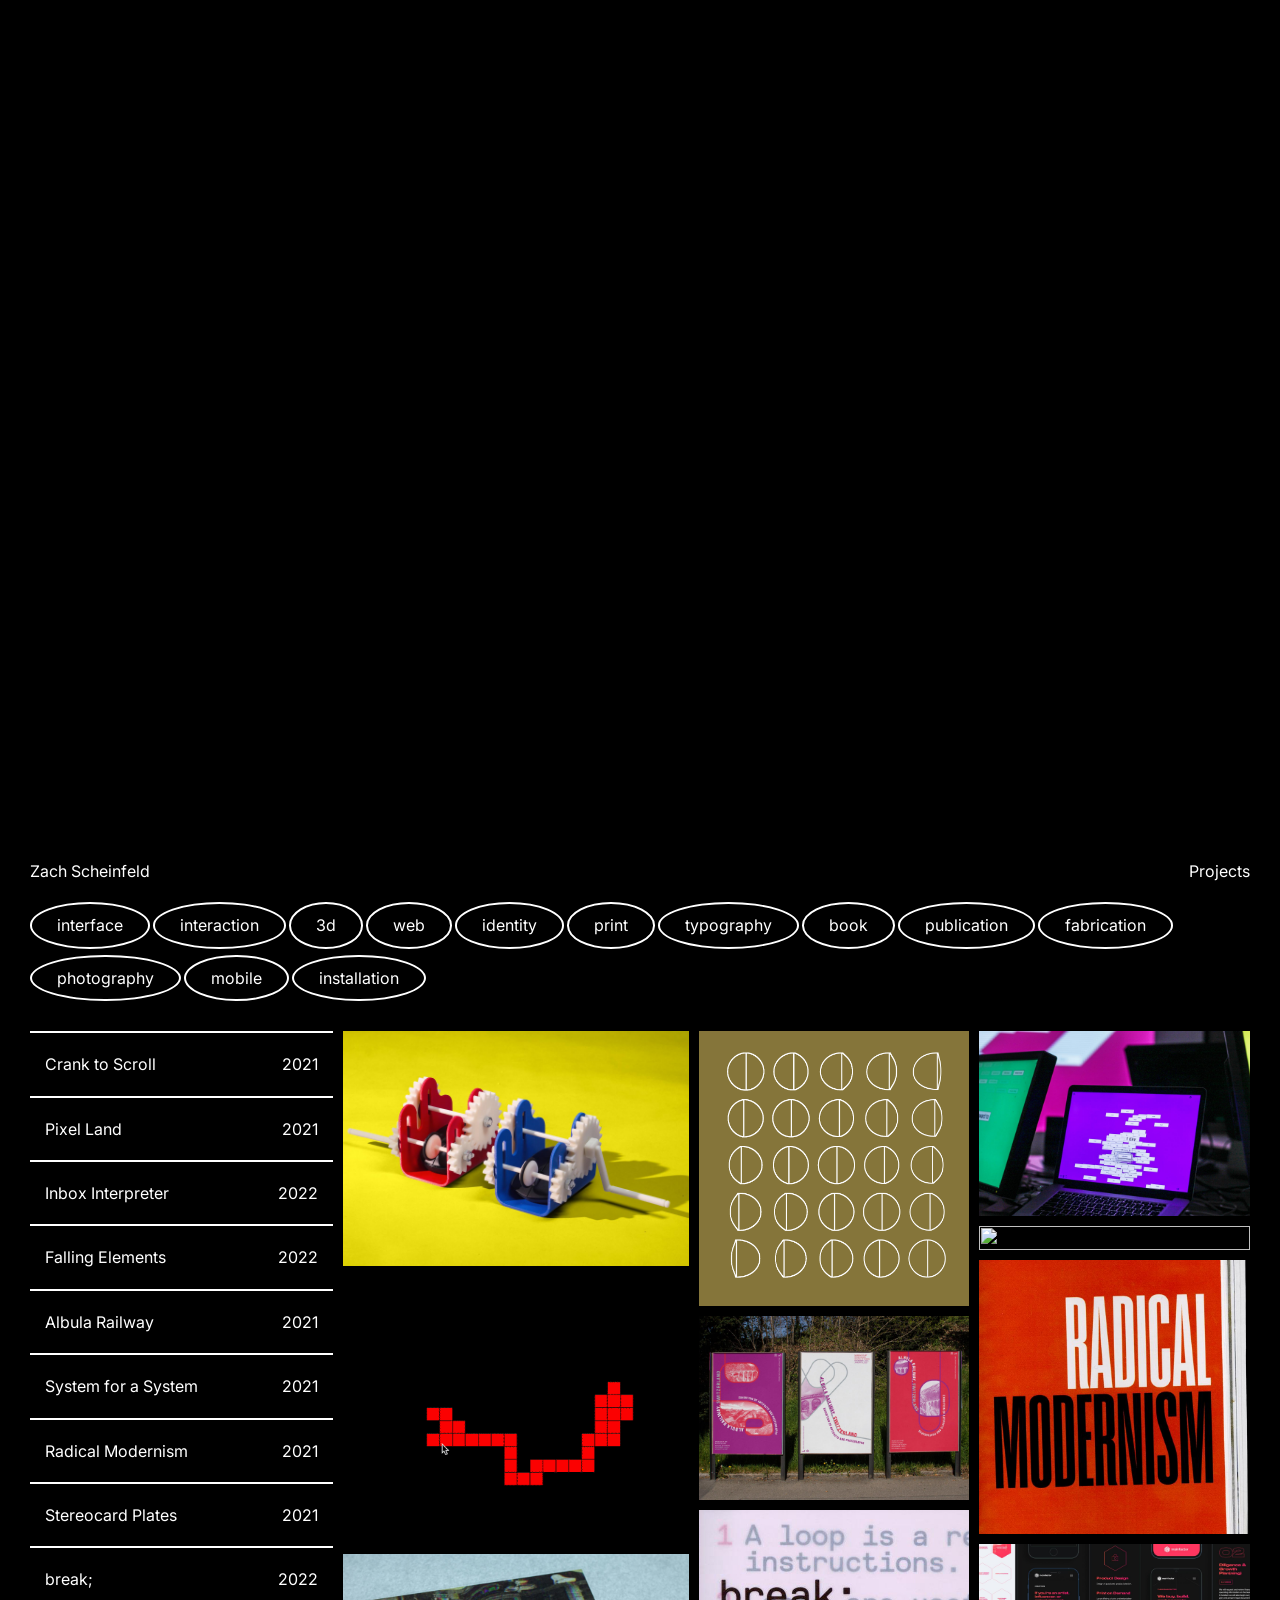
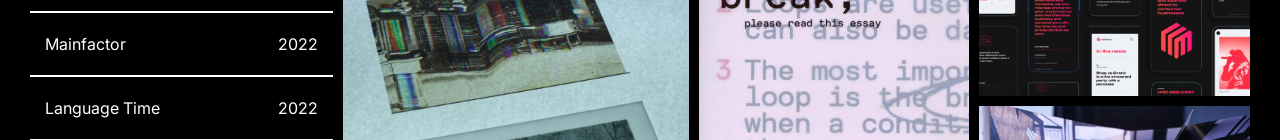
==== index.html @ 83a07bf4 "favicon" ====
<!DOCTYPE html>
<html lang="en">
<head>
    <meta http-equiv="x-ua-compatible" content="ie=edge">
    <meta charset="utf-8"> 
    <meta name="viewport" content="width=device-width, initial-scale=1">
    <title>Zach Scheinfeld</title>
    <meta property="og:title" content="Zach Scheinfeld" />
    <meta property="og:description" content="Zach Scheinfeld is a multidisciplinary designer, artist, and developer working towards an MFA in Graphic Design at the Rhode Island School of Design. He is interested in pushing the limitations of web experiences and using the browser as a generative tool to build a more creative, fun, and thoughtful internet." />
    <meta property="og:image" href="img/og.png">
    <link rel="apple-touch-icon" sizes="180x180" href="favicon/apple-touch-icon.png">
    <link rel="icon" type="image/png" sizes="32x32" href="favicon/favicon-32x32.png">
    <link rel="icon" type="image/png" sizes="16x16" href="favicon/favicon-16x16.png">
    <link rel="mask-icon" href="favicon/safari-pinned-tab.svg" color="#5bbad5">
    <meta name="msapplication-TileColor" content="#da532c">
    <meta name="theme-color" content="#ffffff">
    <link rel="preconnect" href="https://fonts.googleapis.com">
    <link rel="preconnect" href="https://fonts.gstatic.com" crossorigin>
    <link href="https://fonts.googleapis.com/css2?family=Inter&display=swap" rel="stylesheet">
    <script src="https://code.jquery.com/jquery-3.5.1.min.js"integrity="sha256-9/aliU8dGd2tb6OSsuzixeV4y/faTqgFtohetphbbj0="
        crossorigin="anonymous"></script>
    <script src="https://cdnjs.cloudflare.com/ajax/libs/p5.js/1.5.0/p5.js"></script>
    <script src="script.js"></script>
    <link rel="stylesheet" href="style.css">
    
</head>
<body>
    <!-- <div class ="columnimage" style='height: 0px; width:0px'></div> -->
    <div class="bggrid">
        <div class ="container">
            Zach Scheinfeld is a multidisciplinary designer, artist, and developer working towards an MFA in Graphic Design at the Rhode Island School of Design. He is interested in pushing the limitations of web experiences and using the browser as a generative tool to build a more creative, fun, and thoughtful internet. 
            <br><br>
            Zach has worked with design agencies such as Studio Rodrigo and Work & Co in Brooklyn, NY. He is available for select web, branding, or related design projects upon request. You can reach him at zscheinf@gmail.com
        </div>
    </div>
    <div class="bgspace"></div>
    
    <div class="bggrid2">
        <div class = "topnav">
            <div class="navleft" id="about">
            Zach Scheinfeld
            </div>
            
            <div class="navright" id="projectreset">
            Projects
            </div>
            
        </div>
        <div class= "tags">
          
        </div>

        <div class ="columns">
            <div class="leftcolumn">
            </div>
            <div id="p5bg" class="p5bgclass"></div>
            <div class="rightgrid">
            <div class="rightcolumns" id="column1">
            </div>
            <div class="rightcolumns" id="column2">
            </div>
            <div class="rightcolumns" id="column3">
            </div>
            </div>
        </div>   
        
    </div>
    
    <!-- <div class = "bgbuttons">
        <div class="bgbuttonwhite"></div>
        <div class="bgbuttonblack"></div>
        <div class="buttonhalf">
            <div class="bgbuttonhalftop"></div>
            <div class="bgbuttonhalfbottom"></div>
        </div>
    </div>
     -->

</body>
</html>
---- style.css ----
*{
    margin: 0px;
    padding: 0px;
    box-sizing: border-box;  
    background-color: black;   
}

body{
    /* cursor: none; */
}

.mouse{
    background-color: white;
    position: fixed;
    border-radius: 100px;
    height: 50px;
    width: 50px;
}

.bgbuttonwhite{
    height: 20px;
    width: 20px;
    background-color: white;
    border-radius: 100px;
    border: 2px solid black;
    /* cursor: pointer; */
}

.bgbuttonwhite:hover{
   height: 20px;
    width: 20px;
    background-color: black;
    border-radius: 100px;
    border: 2px solid white;
    /* cursor: pointer; */
}


.bgbuttonblack{
    height: 20px;
    width: 20px;
    background-color: black;
    border-radius: 100px;
    border: 2px solid white;
    /* cursor: pointer; */
}

.bgbuttonblack:hover{
    height: 20px;
    width: 20px;
    background-color: white;
    border-radius: 100px;
    border: 2px solid black;
    /* cursor: pointer; */
}

.buttonhalf{
    display: flex;
    /* flex-direction: column; */
    gap: 0px;
    border: 2px solid white;
    border-radius: 100px;
    height: 20px;
    width: 20px;
    align-items: center;
    justify-content: center;
    /* cursor: pointer; */
}

.bgbuttonhalftop{
    height: 16px;
    width: 8px;
    background-color: white;
    border-radius: 16px 0px 0px 16px;
    /* cursor: pointer; */
    
}

.bgbuttonhalfbottom{
    height: 16px;
    width: 8px;
    background-color: black;
    border-radius: 0px 16px 16px 0px;
    /* cursor: pointer; */
   
}

.bgbuttons{
    display: flex;
    gap:10px;
    position: fixed;
    bottom: 30px;
    right: 30px;
    z-index: 8;
    background-color: transparent;
    cursor: pointer;
}

.columnitemtext{
    background-color: transparent;
    padding-left: 15px;
    padding-right: 15px;
}

.p5bgclass{
    z-index: 0;
    position: fixed;
    top: 0px;
    left: 0px;
    /* width: 100vw;
    height: 100vh;  */
    /* cursor: none; */
    mix-blend-mode: difference;
    pointer-events: none;
    display: none;
}

.bgspace{
    width: 100vw;
    height: calc(100vh - 60px);
    background-color: transparent;
}

.bggrid{
    width: 100vw;
    height: 100vh;
    display: flex;
    z-index: 0;
    background-color: #68FF80;
    position: fixed;
    top: 0px;
    left: 0px;
    
}



.container{
    padding: 30px;
    width: 50%;
    font-family: 'Inter', sans-serif;
    line-height: 140%;
    font-size: 24px;
    background-color: #68FF80;
}

.bggrid2{
    width: 100vw;
    height: 100vh;
    display: flex;
    background-color: black;
    position: -webkit-sticky; 
    position: sticky;
    top: 0px;
    flex-direction: column;
}

.topnav{
    padding-top: 20px;
    padding-bottom: 20px;
    padding-left: 30px;
    padding-right: 30px;
    display: flex;
    font-family: 'Inter', sans-serif;
    line-height: 140%;
    font-size: 16px;
    color: white;
    justify-content: space-between;
    /* background-color: #68FF80; */
    align-items: center;
}

.navright{
    display: flex;
    gap: 10px;
    align-items: center;
    color: white;
    cursor: pointer;
    /* background-color: #68FF80; */
 
    /* border-radius: 50%; */
}

.navright:hover{
    cursor: pointer;
    color: #68FF80;
}

.navleft{
    color: white;
    cursor: pointer;
    /* background-color: #68FF80; */
}

.navleft:hover{
    color:  #68FF80;
    cursor: pointer;
    /* background-color: #68FF80; */
}

.navmiddle{
    
    color: rgb(255, 255, 255);
    

}

.tags{
    
    /* padding-top: 30px; */
    padding-left: 30px;
    padding-right: 30px;

    
    background-color: transparent;
    

}

.tag{
    display: inline-block;
    font-family: 'Inter', sans-serif;
    line-height: 140%;
    font-size: 16px;
    color: white;
    border: solid 2px white ;
    padding-left: 25px;
    padding-right: 25px;
    padding-top: 10px;
    padding-bottom: 10px;
    border-radius: 50%;
    margin-right: 3px;
    margin-bottom: 6px;
    cursor: pointer;
}

.tag:hover{
    display: inline-block;
    font-family: 'Inter', sans-serif;
    line-height: 140%;
    font-size: 16px;
    color: black;
    background-color: white;
    padding-left: 25px;
    padding-right: 25px;
    padding-top: 10px;
    padding-bottom: 10px;
    border-radius: 50%;
    margin-right: 3px;
    margin-bottom: 6px;
    cursor: pointer;
    /* cursor: pointer; */
}

.tagselect{
    display: inline-block;
    font-family: 'Inter', sans-serif;
    line-height: 140%;
    font-size: 16px;
    color: black;
    background-color: white;
    border: solid 2px white ;
    cursor: pointer;
    padding-left: 60px;
    padding-right: 60px;
    padding-top: 10px;
    padding-bottom: 10px;
    border-radius: 50%;
    margin-right: 3px;
    margin-bottom: 6px;
    -moz-transition: padding-right, padding-left .1s ease-in-out;
    -o-transition: padding-right, padding-left  .1s ease-in-out;
    -webkit-transition: padding-right, padding-left  .1s ease-in-out;
    transition: padding-right, padding-left  .1s ease-in-out;
 
}


.columns{
    margin-top: 24px;
    display: flex;
    padding-left: 30px;
    padding-right: 30px;   
    gap: 10px;
    background-color: transparent;
    overflow: hidden;
}

.leftcolumn{
    flex: 1 1 25%;
    border-top: solid 2px white ;
    overflow-y: scroll;
    /* height: 80vh; */
    background-color: transparent;
    background-blend-mode: difference;
    /* cursor: pointer; */
}


.rightcolumns{
    display: flex;
    flex-direction: column;
    overflow-y: scroll;
    /* height: 80vh; */
    background-color: transparent;
    z-index: 8;
    /* gap: 10px; */
    /* cursor: pointer; */
}

.rightgrid{
    flex: 75%;
    display: flex;
    gap: 10px;
}

::-webkit-scrollbar {
    width: 0;  /* Remove scrollbar space */
    background: transparent;  /* Optional: just make scrollbar invisible */
}



.columnitem{
    font-family: 'Inter', sans-serif;
    line-height: 140%;
    font-size: 16px;
    color: white;
    padding-top: 20px;
    padding-bottom: 20px;
    border-bottom: solid 2px white ;
    display: flex;
    justify-content: space-between;
    background-color: transparent;
    mix-blend-mode: difference;
    cursor: pointer;
}

.slideshowimage{
    width: 100%
}

.slideshowimage img{
    width: 100%

}

.descriptionitem{
    font-family: 'Inter', sans-serif;
    line-height: 140%;
    font-size: 16px;
    color: white;
    padding-top: 20px;
    padding-bottom: 20px;
    border-bottom: solid 2px white ;
    display: flex;
    justify-content: space-between;
    background-color: transparent;
    mix-blend-mode: difference;
}

.caption{
    font-family: 'Inter', sans-serif;
    line-height: 140%;
    font-size: 16px;
    color: white;
    padding-top: 20px;
    padding-bottom: 20px;
    padding-left: 15px;
    padding-right: 15px;
    border-bottom: solid 2px white ;
    display: flex;
    justify-content: space-between;
    background-color: transparent;
    display: none;
}

.link{
    padding-top: 20px;
}

.link a{
    color: #68FF80;
    text-decoration: none;
}

.link a:hover{
    color: white;
}

.captiontags{
    font-family: 'Inter', sans-serif;
    line-height: 140%;
    font-size: 16px;
    color: white;
    padding-top: 30px;
    padding-bottom: 20px;
    display: inline-block;
    background-color: transparent;
    width: 100%;
}

.descriptionitemtext{
    background-color: transparent;
    padding-left: 15px;
    padding-right: 15px;
}



.columnitem:hover{
    font-family: 'Inter', sans-serif;
    line-height: 140%;
    font-size: 16px;
    background-color: white;
    padding-top: 20px;
    padding-bottom: 20px;
    color: black;
}


.columnitemextrascroll{
    height:500vh;
    width: 100%;
}

.columnitemhighlight{
    font-family: 'Inter', sans-serif;
    line-height: 140%;
    font-size: 16px;
    color: black;
    background-color: white;
    padding-top: 20px;
    padding-bottom: 20px;
    border-bottom: solid 2px white ;
    display: flex;
    justify-content: space-between;
}

.columnlabel{
    background-color: black;
    color: white;
}

.columnlabel:hover{
    background-color: white;
    color: black;
}

.columnimage{
    position: relative;
    margin-bottom: 10px;
    background-color: transparent;
    cursor: pointer;
    
}

.columnimage img{
    width: 100%;
    height: 100%;
    object-fit: cover;
    background-color: transparent;
    
}

.arrows{
    width: 100%;
    height: 100%;
    position: absolute;
    background-color: transparent;
    display: flex;
    
}

.hidearrow{
    display: none;
}

.leftclick{
    height: 100%;
    width: 50%;
    background-color: transparent;
    cursor: w-resize;
}

.rightclick{
    height: 100%;
    width: 50%;
    background-color: transparent;
    cursor: e-resize;
}

@media screen and (max-width:720px) {

    .columns{
        margin-top: 0px;

    }

    .rightgrid{
        flex: 50%;
        display: flex;
        flex-direction: column;
        overflow-y: scroll;
        gap: 0px;
    }

    .leftcolumn{
        flex: 50%;
    }

    .rightcolumns{
        display: flex;
        flex-direction: column;
        background-color: transparent;
        z-index: 8;
        height: auto;
        overflow-y: visible;
    }

    .tags{
        display: none;
    }

    .columnitem{
        font-family: 'Inter', sans-serif;
        line-height: 140%;
        font-size: 16px;
        color: white;
        padding-top: 20px;
        padding-bottom: 20px;
        border-bottom: solid 2px white ;
        display: flex;
        justify-content: space-between;
        background-color: transparent;
        mix-blend-mode: difference;
        cursor: pointer;
    }

    .container{
        padding: 30px;
        width: 100%;
        font-family: 'Inter', sans-serif;
        line-height: 150%;
        font-size: 16px;
        background-color: #68FF80;
    }
    

    }
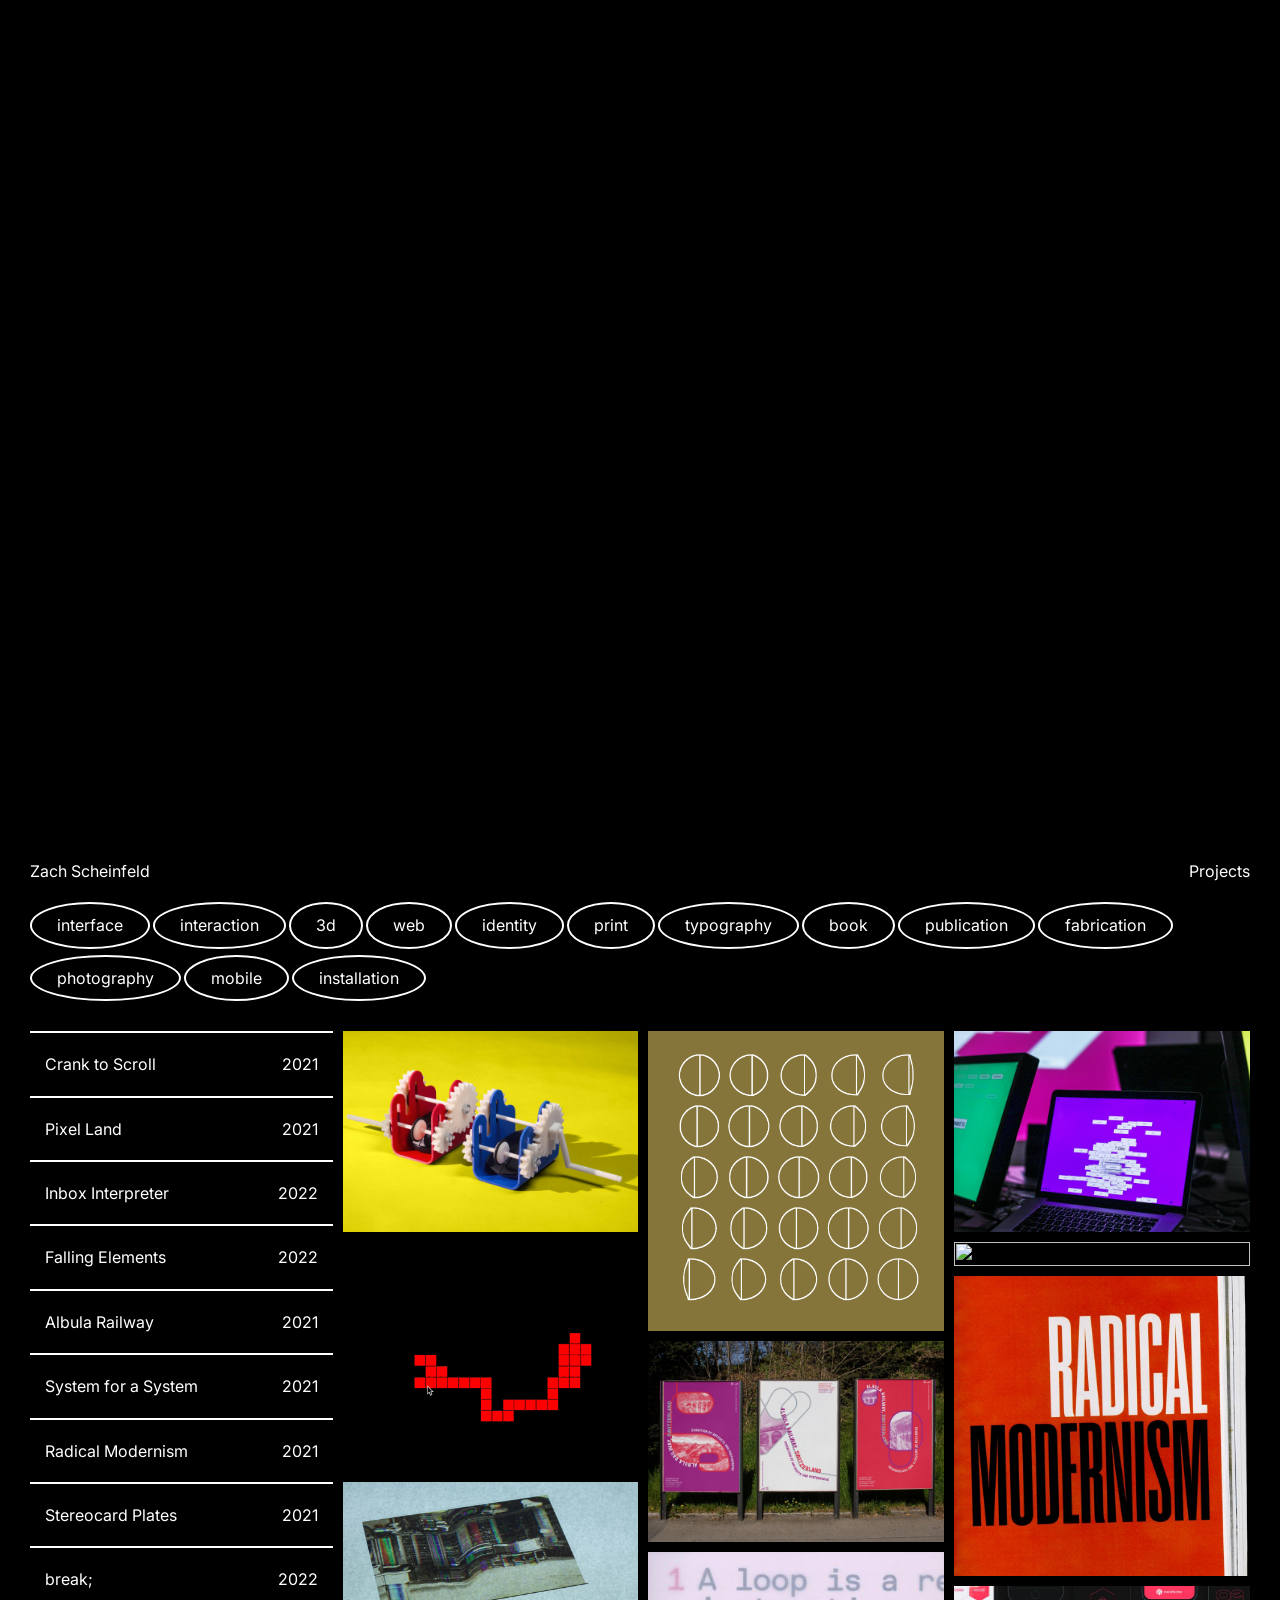
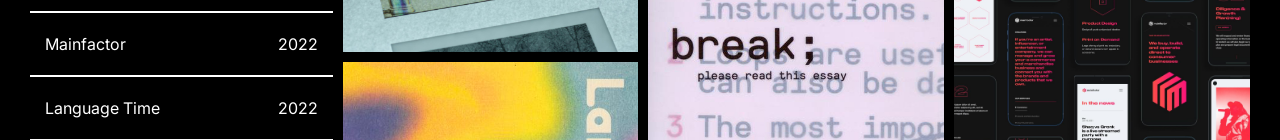
==== commit abfa7d99: "newpush" ====
--- a/index.html
+++ b/index.html
@@ -7,7 +7,7 @@
     <title>Zach Scheinfeld</title>
     <meta property="og:title" content="Zach Scheinfeld" />
     <meta property="og:description" content="Zach Scheinfeld is a multidisciplinary designer, artist, and developer working towards an MFA in Graphic Design at the Rhode Island School of Design. He is interested in pushing the limitations of web experiences and using the browser as a generative tool to build a more creative, fun, and thoughtful internet." />
-    <meta property="og:image" href="img/og.png">
+    <meta property="og:image" content="img/og.png">
     <link rel="apple-touch-icon" sizes="180x180" href="favicon/apple-touch-icon.png">
     <link rel="icon" type="image/png" sizes="32x32" href="favicon/favicon-32x32.png">
     <link rel="icon" type="image/png" sizes="16x16" href="favicon/favicon-16x16.png">
@@ -16,7 +16,9 @@
     <meta name="theme-color" content="#ffffff">
     <link rel="preconnect" href="https://fonts.googleapis.com">
     <link rel="preconnect" href="https://fonts.gstatic.com" crossorigin>
-    <link href="https://fonts.googleapis.com/css2?family=Inter&display=swap" rel="stylesheet">
+    <link rel="preconnect" href="https://fonts.googleapis.com">
+    <link rel="preconnect" href="https://fonts.gstatic.com" crossorigin>
+    <link href="https://fonts.googleapis.com/css2?family=Inter:wght@400;500;600;700&display=swap" rel="stylesheet">
     <script src="https://code.jquery.com/jquery-3.5.1.min.js"integrity="sha256-9/aliU8dGd2tb6OSsuzixeV4y/faTqgFtohetphbbj0="
         crossorigin="anonymous"></script>
     <script src="https://cdnjs.cloudflare.com/ajax/libs/p5.js/1.5.0/p5.js"></script>
--- a/style.css
+++ b/style.css
@@ -305,6 +305,7 @@
     /* height: 80vh; */
     background-color: transparent;
     z-index: 8;
+    flex: 33.33%;
     /* gap: 10px; */
     /* cursor: pointer; */
 }
@@ -492,6 +493,12 @@
 }
 
 @media screen and (max-width:720px) {
+
+    .bgspace{
+        width: 100vw;
+        /* height: calc(100vh - 60px); */
+        background-color: transparent;
+    }
 
     .columns{
         margin-top: 0px;
@@ -508,7 +515,18 @@
 
     .leftcolumn{
         flex: 50%;
-    }
+        overflow-x: hidden;
+        -ms-overflow-style: none;  /* IE and Edge */
+        scrollbar-width: none;  /* Firefox */
+
+    }
+
+    /* Hide scrollbar for Chrome, Safari and Opera */
+.leftcolumn::-webkit-scrollbar {
+    display: none;
+  }
+  
+
 
     .rightcolumns{
         display: flex;
@@ -517,7 +535,23 @@
         z-index: 8;
         height: auto;
         overflow-y: visible;
-    }
+        -ms-overflow-style: none;  /* IE and Edge */
+        scrollbar-width: none;  /* Firefox */
+    }
+
+    .rightcolumns::-webkit-scrollbar {
+        display: none;
+      }
+
+      .rightgrid{
+        -ms-overflow-style: none;  /* IE and Edge */
+        scrollbar-width: none;  /* Firefox */
+      }
+
+      .rightgrid::-webkit-scrollbar{
+        display: none;
+      }
+      
 
     .tags{
         display: none;
@@ -543,8 +577,14 @@
         width: 100%;
         font-family: 'Inter', sans-serif;
         line-height: 150%;
-        font-size: 16px;
+        font-size: 18px;
         background-color: #68FF80;
+        font-weight: 500
+    }
+
+    .bggrid2{
+        overflow-y: hidden;
+       /* justify-content: flex-end; */
     }
     
 
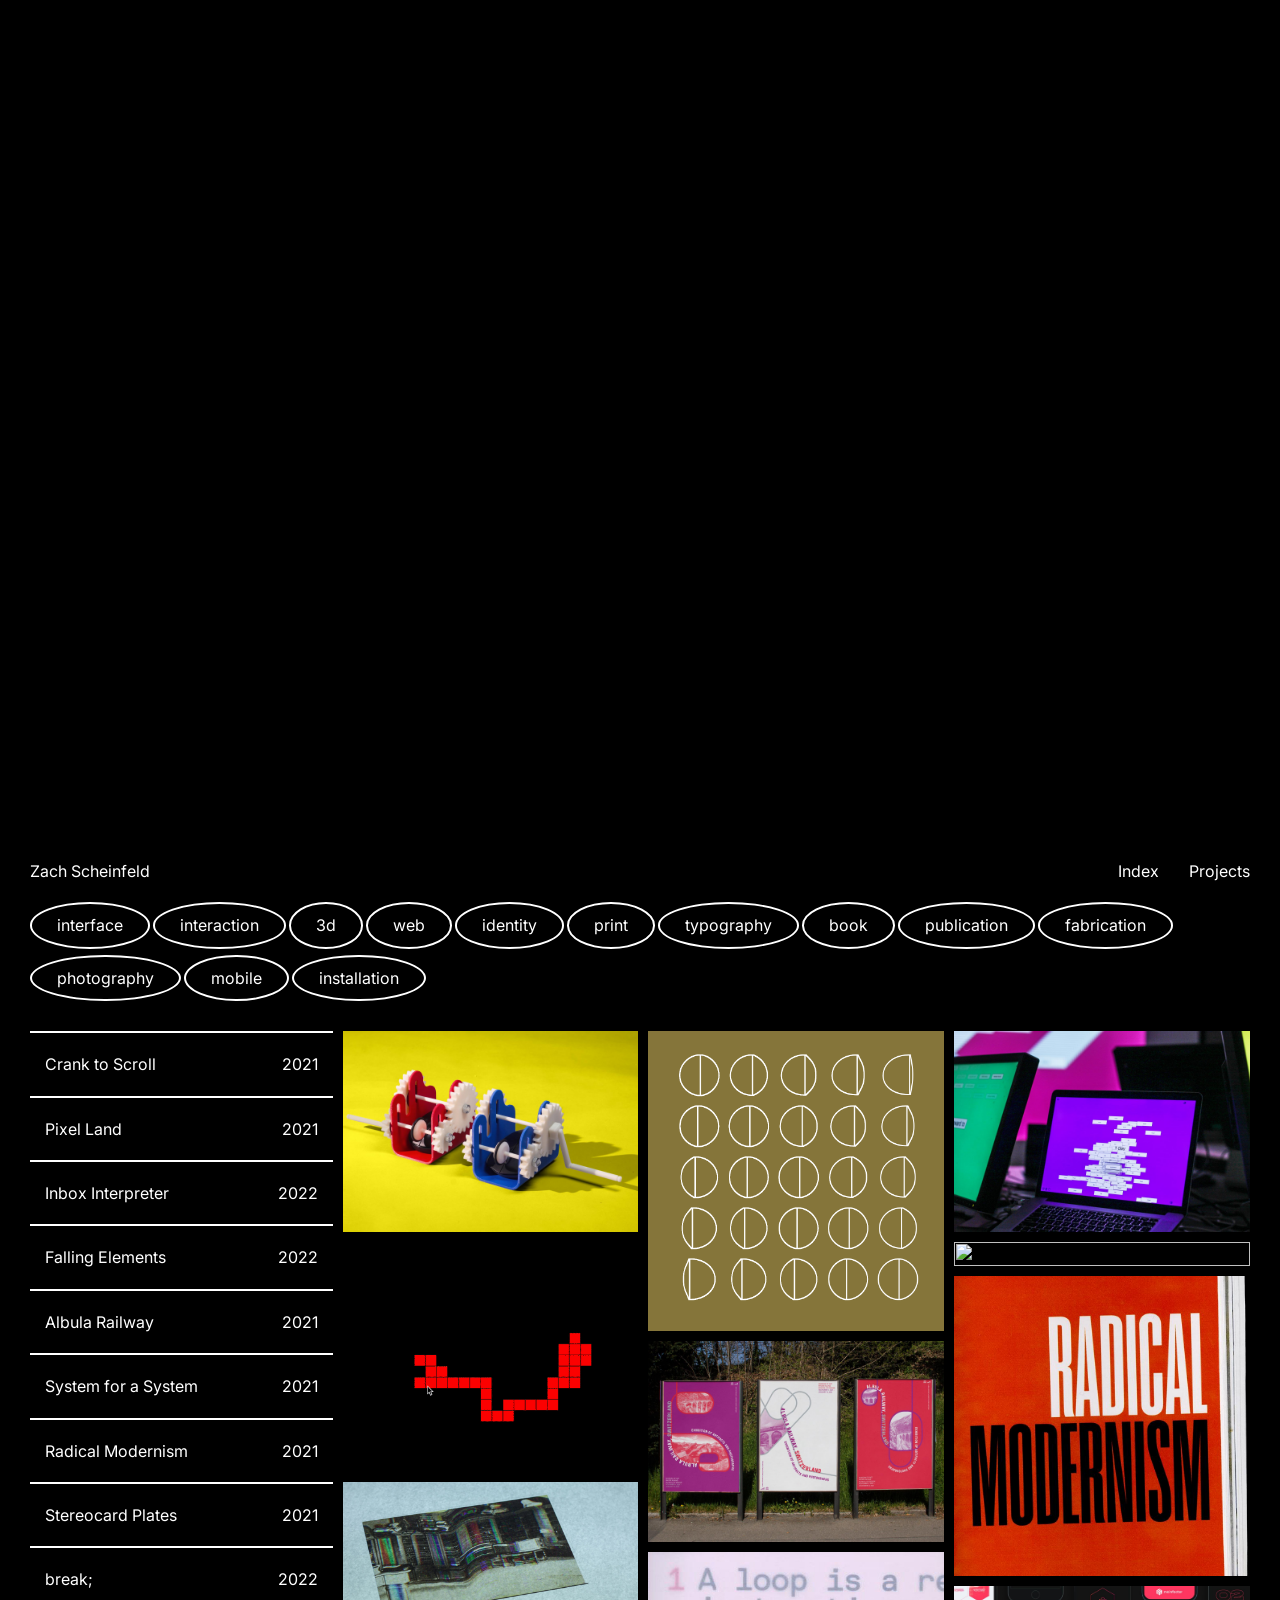
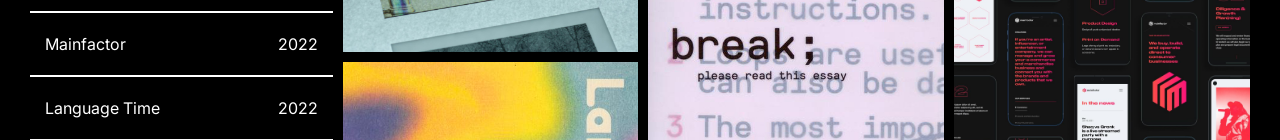
==== commit 746f9346: "new slideshow" ====
--- a/index.html
+++ b/index.html
@@ -39,13 +39,19 @@
     
     <div class="bggrid2">
         <div class = "topnav">
+            
             <div class="navleft" id="about">
-            Zach Scheinfeld
-            </div>
-            
+                    Zach Scheinfeld
+                    </div>
+            <div class="leftmenu">
+            <div class="middle">Index</div>
             <div class="navright" id="projectreset">
             Projects
             </div>
+            </div>
+            
+
+            
             
         </div>
         <div class= "tags">
--- a/style.css
+++ b/style.css
@@ -177,9 +177,13 @@
     align-items: center;
     color: white;
     cursor: pointer;
-    /* background-color: #68FF80; */
+    padding-left: 30px;
  
     /* border-radius: 50%; */
+}
+
+.leftmenu{
+    display: flex;
 }
 
 .navright:hover{
@@ -471,7 +475,27 @@
     position: absolute;
     background-color: transparent;
     display: flex;
-    
+}
+
+.slidecount{
+    font-family: 'Inter', sans-serif;
+    line-height: 140%;
+    font-size: 16px;
+    color: white;
+    text-align: right;
+    padding-top: 5px;
+}
+
+.currentslide{
+    display: inline;
+}
+
+.totalslide{
+    display: inline;
+}
+
+.hidecount{
+    display: none;
 }
 
 .hidearrow{
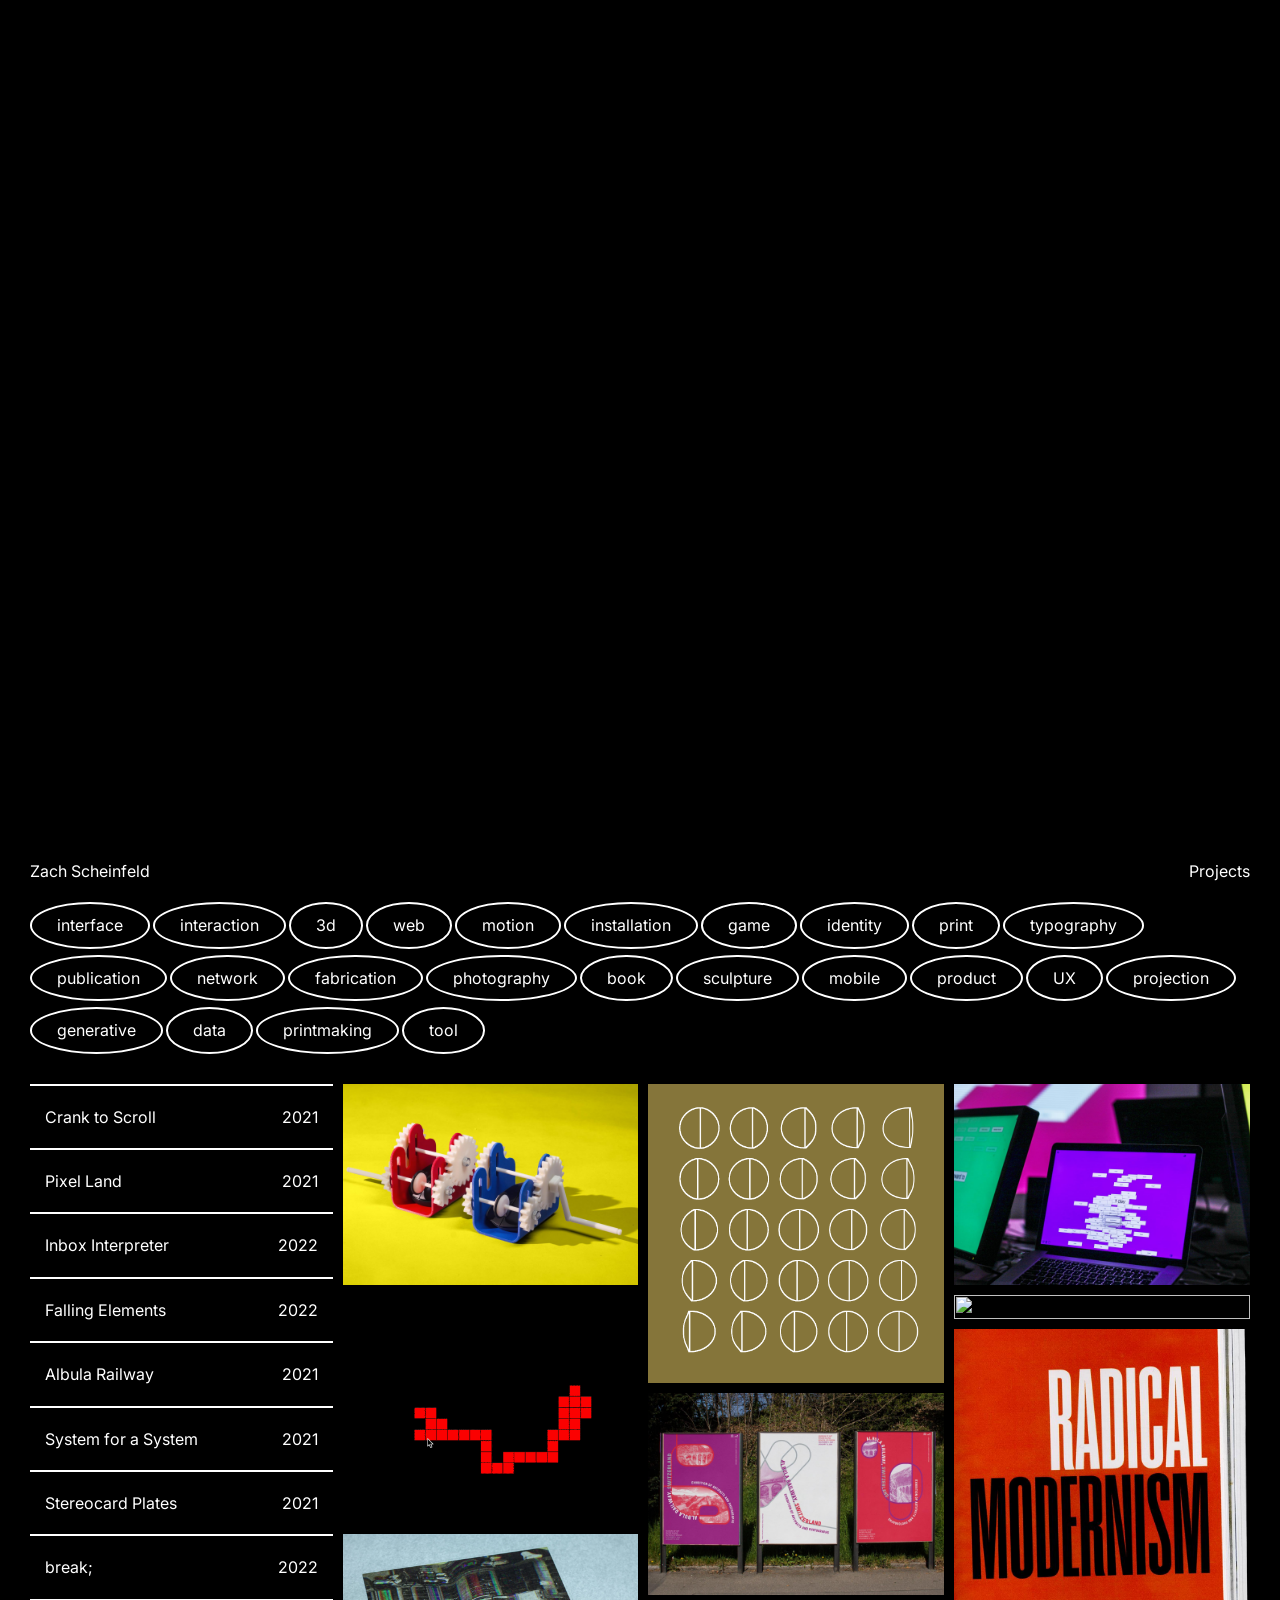
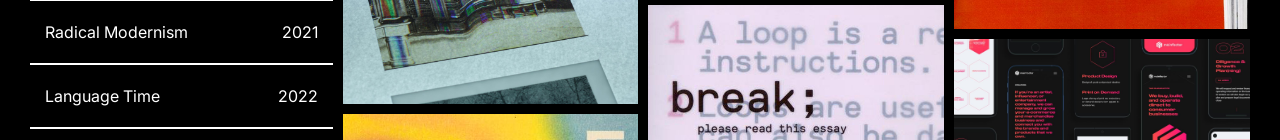
==== commit d087f2ca: "new_images" ====
--- a/index.html
+++ b/index.html
@@ -44,7 +44,7 @@
                     Zach Scheinfeld
                     </div>
             <div class="leftmenu">
-            <div class="middle">Index</div>
+            <!-- <div class="middle">Index</div> -->
             <div class="navright" id="projectreset">
             Projects
             </div>
--- a/style.css
+++ b/style.css
@@ -10,12 +10,34 @@
     /* cursor: none; */
 }
 
+.iframeclass{
+    background-color: black;  
+    background-size: cover;
+    background-image: url("img/load.gif");
+    display: none;
+	--div-width: calc((100vw - 70px) * .75);
+	width: var(--div-width);
+    height: calc(var(--div-width) * 9 / 16);
+    border: none;
+    cursor: pointer;
+
+}
+
+.viddisplay{
+    display: none;
+    background-color: transparent;
+    pointer-events: none;
+
+}
+
+
 .mouse{
     background-color: white;
     position: fixed;
     border-radius: 100px;
     height: 50px;
     width: 50px;
+
 }
 
 .bgbuttonwhite{
@@ -154,6 +176,14 @@
     position: sticky;
     top: 0px;
     flex-direction: column;
+}
+
+.bggrid3{
+    transform: translateY(0px);
+    transition-property: all;
+    transition-property: transform;
+    transition-duration: 2s;
+    transition-timing-function: ease-in-out;   
 }
 
 .topnav{
@@ -458,6 +488,9 @@
     margin-bottom: 10px;
     background-color: transparent;
     cursor: pointer;
+    -webkit-user-select: none; /* Safari */
+    -ms-user-select: none; /* IE 10 and IE 11 */
+    user-select: none; /* Standard syntax */
     
 }
 
@@ -466,6 +499,9 @@
     height: 100%;
     object-fit: cover;
     background-color: transparent;
+    -webkit-user-select: none; /* Safari */
+    -ms-user-select: none; /* IE 10 and IE 11 */
+    user-select: none; /* Standard syntax */
     
 }
 
@@ -475,7 +511,60 @@
     position: absolute;
     background-color: transparent;
     display: flex;
-}
+    cursor: none;
+}
+
+.leftarrow{
+    display: none;
+    position: absolute;
+    top: calc(50% - 50px);
+    left: 0px;
+    padding-left: 5px;
+    width:100px;
+    height: 100px;
+    font-family: 'Inter', sans-serif;
+    background-color: transparent;
+    color: white;
+    font-size: 80px;
+    mix-blend-mode: difference;
+    pointer-events: none;
+    -webkit-user-select: none; /* Safari */
+    -ms-user-select: none; /* IE 10 and IE 11 */
+    user-select: none; /* Standard syntax */
+    cursor: none;
+}
+
+.rightarrow{
+    display: none;
+    position: absolute;
+    text-align: right;
+    padding-right: 5px;
+    top: calc(50% - 50px);
+    right: 0px;
+    width:100px;
+    height: 100px;
+    font-family: 'Inter', sans-serif;
+    background-color: transparent;
+    color: white;
+    font-size: 80px;
+    mix-blend-mode: difference;
+    pointer-events: none;
+    -webkit-user-select: none; /* Safari */
+    -ms-user-select: none; /* IE 10 and IE 11 */
+    user-select: none; /* Standard syntax */
+    cursor: none;
+}
+
+.rightarrow:hover {
+    mix-blend-mode: normal;
+    cursor: none;
+}
+
+.leftarrow:hover {
+    mix-blend-mode: normal;
+    cursor: none;
+}
+
 
 .slidecount{
     font-family: 'Inter', sans-serif;
@@ -506,14 +595,14 @@
     height: 100%;
     width: 50%;
     background-color: transparent;
-    cursor: w-resize;
+    cursor: none;
 }
 
 .rightclick{
     height: 100%;
     width: 50%;
     background-color: transparent;
-    cursor: e-resize;
+    cursor: none;
 }
 
 @media screen and (max-width:720px) {
@@ -580,6 +669,12 @@
     .tags{
         display: none;
     }
+
+    .tag{
+        display: none;
+    }
+
+    
 
     .columnitem{
         font-family: 'Inter', sans-serif;
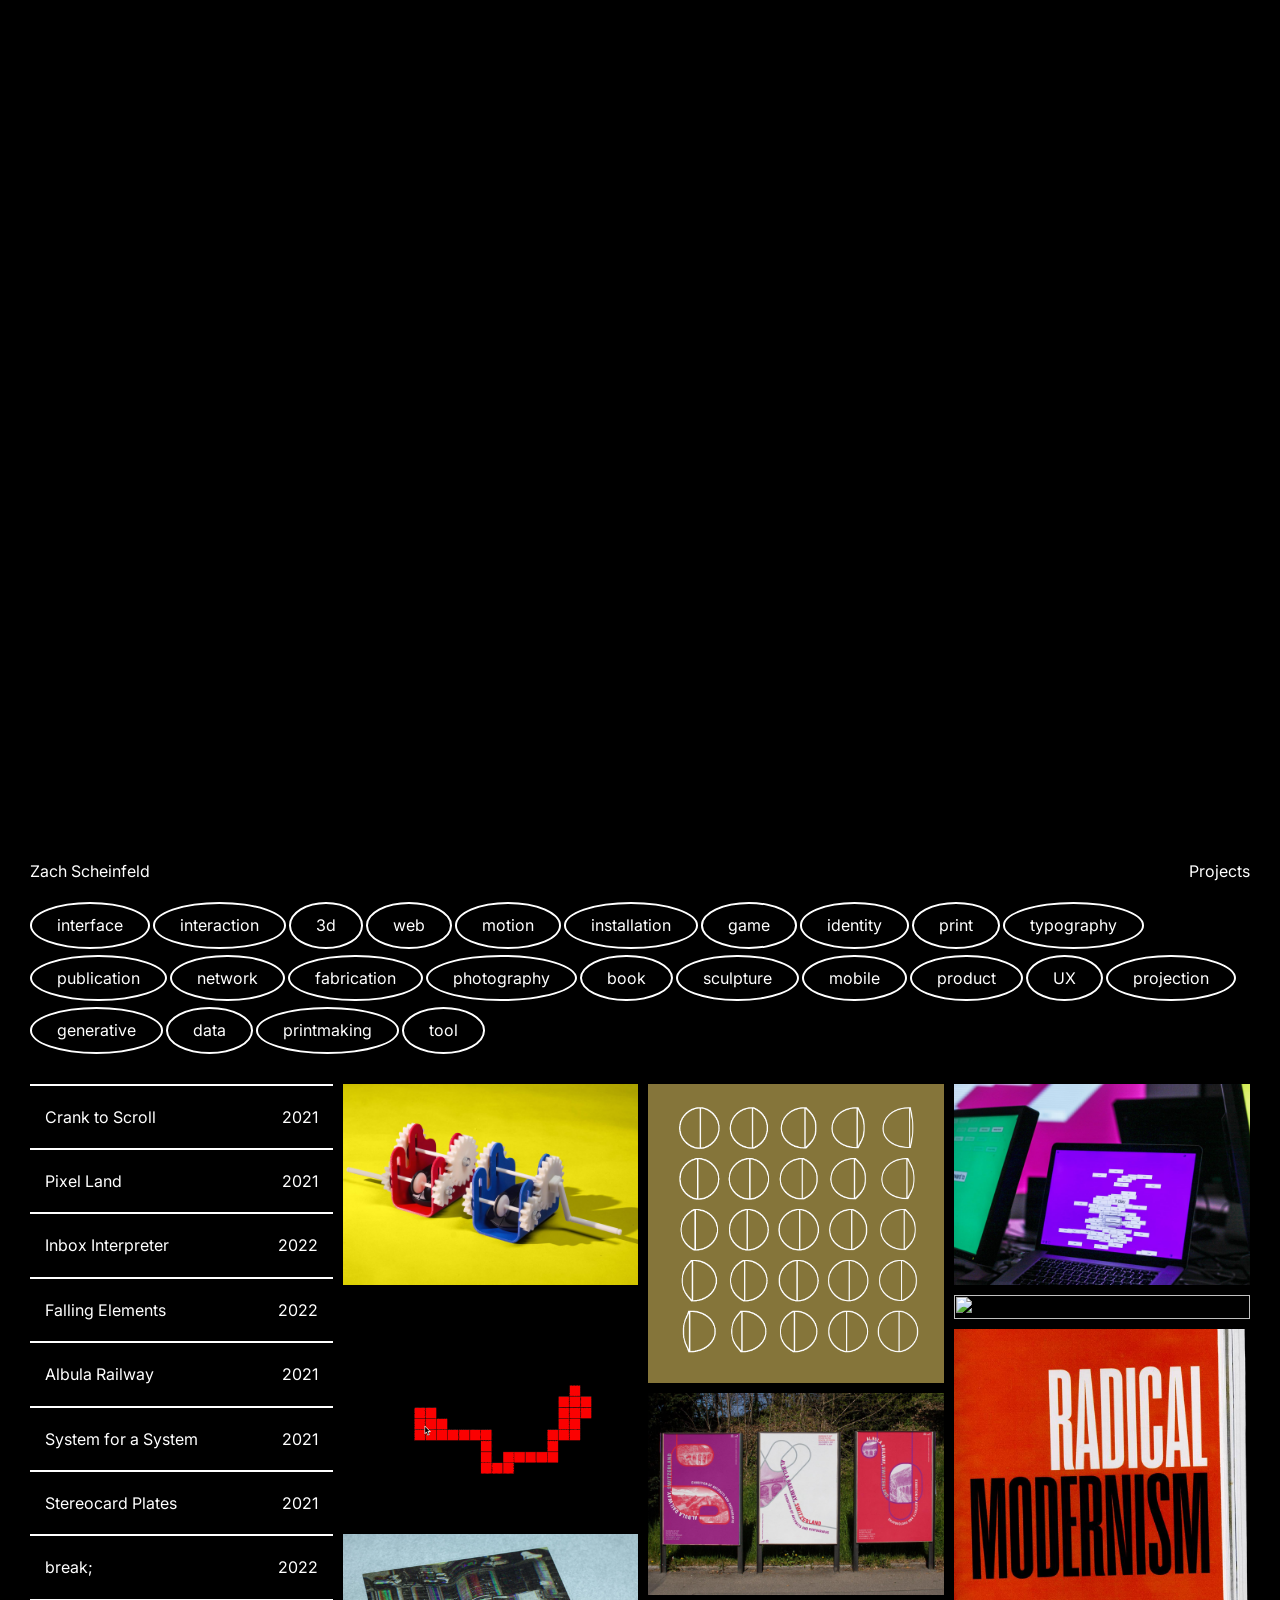
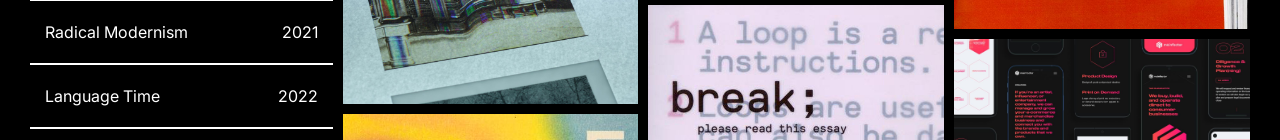
==== commit 7a1914c4: "Bio" ====
--- a/index.html
+++ b/index.html
@@ -30,9 +30,12 @@
     <!-- <div class ="columnimage" style='height: 0px; width:0px'></div> -->
     <div class="bggrid">
         <div class ="container">
-            Zach Scheinfeld is a multidisciplinary designer, artist, and developer working towards an MFA in Graphic Design at the Rhode Island School of Design. He is interested in pushing the limitations of web experiences and using the browser as a generative tool to build a more creative, fun, and thoughtful internet. 
+            Zach Scheinfeld is a multidisciplinary designer, artist, and creative programmer from New Rochelle, NY. He's interested in pushing the boundaries of digital experiences and using the browser as a generative tool to build a more creative, fun, and thoughtful internet. In 2016, Zach earned his BA in Studio Art and Mathematics from Wesleyan University, and in 2023, graduated with an MFA in Graphic Design from the Rhode Island School of Design.<br><br>
+
+            Zach is currently working as a freelance designer in New York City and teaching Interaction Design at Parsons. He's worked with agencies like Studio Rodrigo, Prophet, and Work & Co.
             <br><br>
-            Zach has worked with design agencies such as Studio Rodrigo and Work & Co in Brooklyn, NY. He is available for select web, branding, or related design projects upon request. You can reach him at zscheinf@gmail.com
+            
+           He is available for select web, branding, or related design projects upon request. You can reach him at <a class ="alink" href="mailto:zscheinf@gmail.com">zscheinf@gmail.com</a>.
         </div>
     </div>
     <div class="bgspace"></div>
--- a/style.css
+++ b/style.css
@@ -604,6 +604,14 @@
     background-color: transparent;
     cursor: none;
 }
+
+a{
+
+    text-decoration: none;
+    background-color: transparent;
+    color:black;
+    
+    }
 
 @media screen and (max-width:720px) {
 
@@ -700,6 +708,7 @@
         background-color: #68FF80;
         font-weight: 500
     }
+    
 
     .bggrid2{
         overflow-y: hidden;
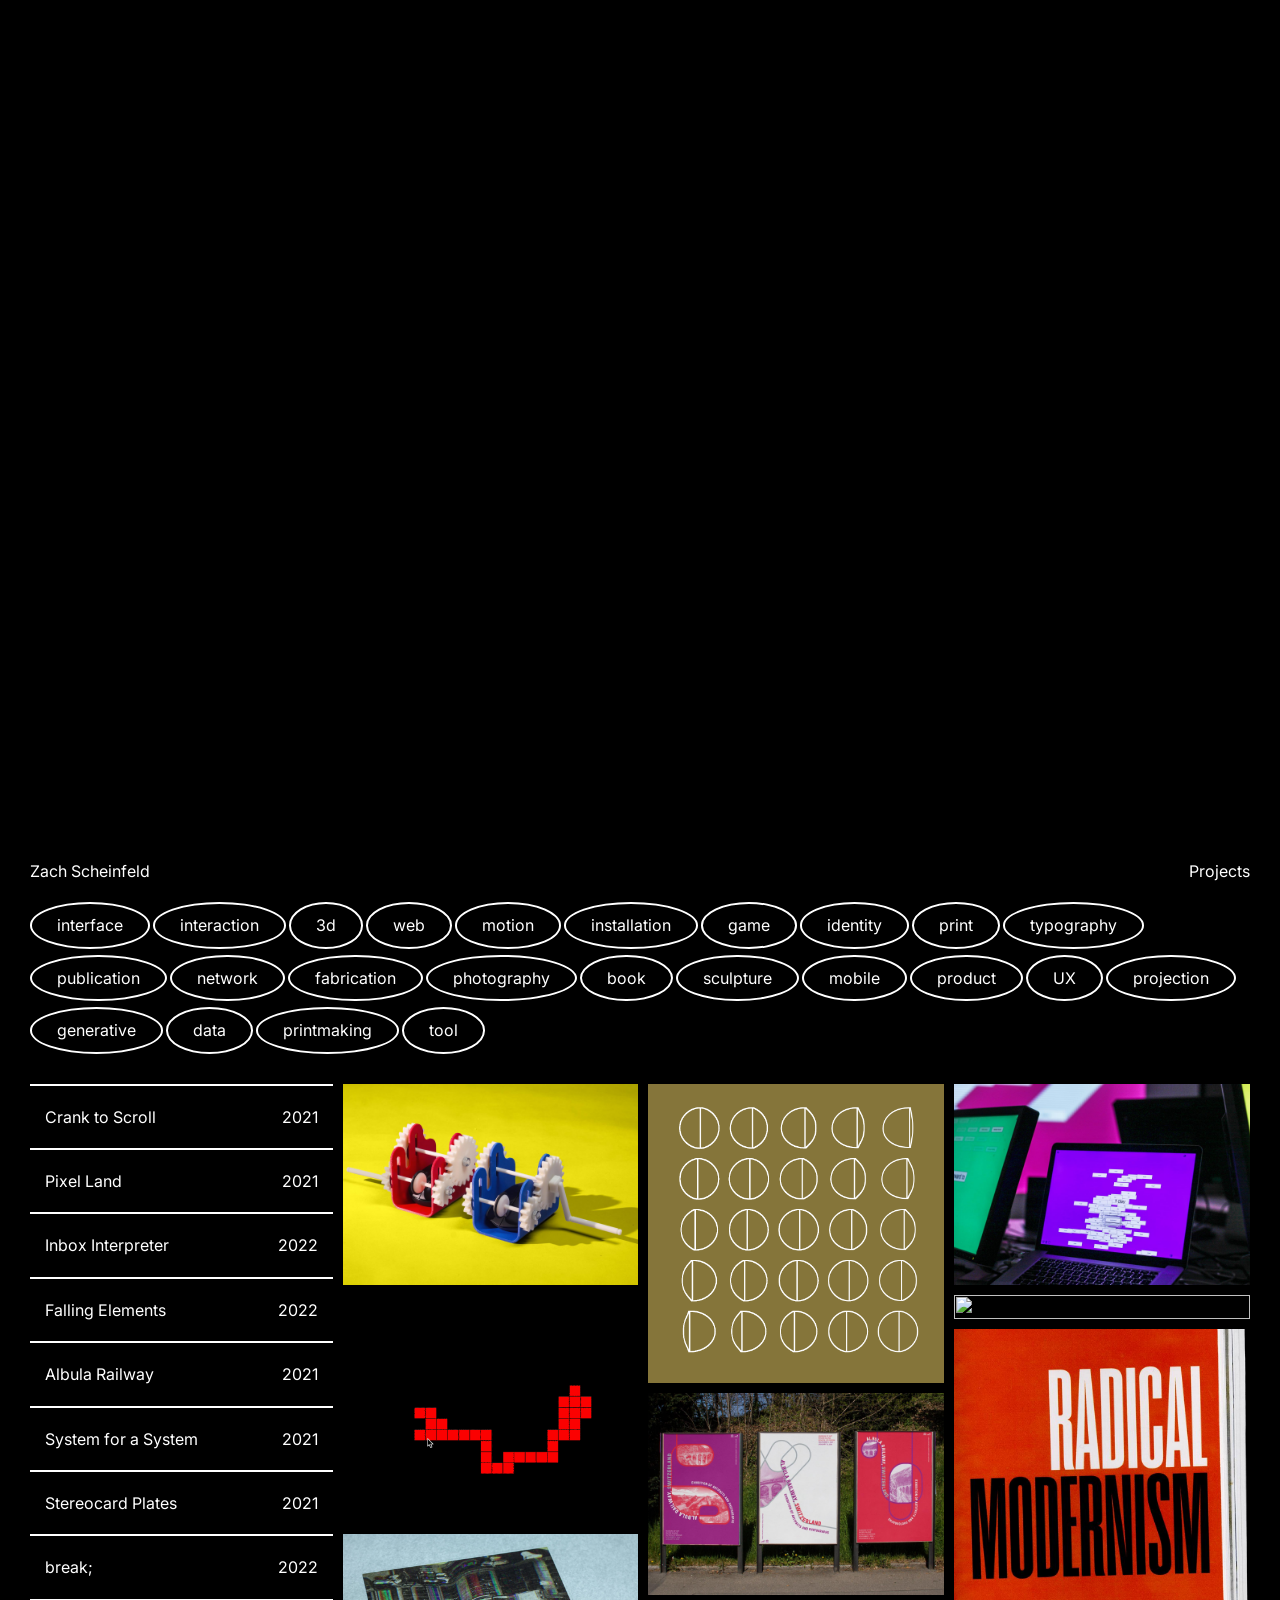
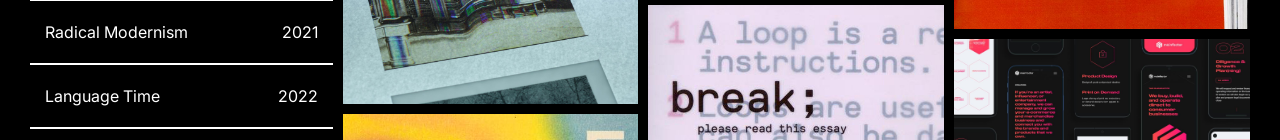
==== commit 36ad3252: "risd - new" ====
--- a/index.html
+++ b/index.html
@@ -30,12 +30,9 @@
     <!-- <div class ="columnimage" style='height: 0px; width:0px'></div> -->
     <div class="bggrid">
         <div class ="container">
-            Zach Scheinfeld is a multidisciplinary designer, artist, and creative programmer from New Rochelle, NY. He's interested in pushing the boundaries of digital experiences and using the browser as a generative tool to build a more creative, fun, and thoughtful internet. In 2016, Zach earned his BA in Studio Art and Mathematics from Wesleyan University, and in 2023, graduated with an MFA in Graphic Design from the Rhode Island School of Design.<br><br>
+            Zach Scheinfeld is a multidisciplinary designer, artist, and creative programmer from New Rochelle, NY. He's interested in pushing the boundaries of digital experiences and using the browser as a generative tool to build a more creative, fun, and thoughtful internet. In 2016, Zach earned his BA in Studio Art and Mathematics from Wesleyan University, and in 2023, graduated with an MFA in Graphic Design from RISD.<br><br>
 
-            Zach is currently working as a freelance designer in New York City and teaching Interaction Design at Parsons. He's worked with agencies like Studio Rodrigo, Prophet, and Work & Co.
-            <br><br>
-            
-           He is available for select web, branding, or related design projects upon request. You can reach him at <a class ="alink" href="mailto:zscheinf@gmail.com">zscheinf@gmail.com</a>.
+            Zach is currently working as a freelance designer in New York City and teaching Interaction Design at Parsons. He's worked with agencies like Studio Rodrigo, Prophet, and Work & Co. You can reach him at <a class ="alink" href="mailto:zscheinf@gmail.com">zscheinf@gmail.com</a>.
         </div>
     </div>
     <div class="bgspace"></div>
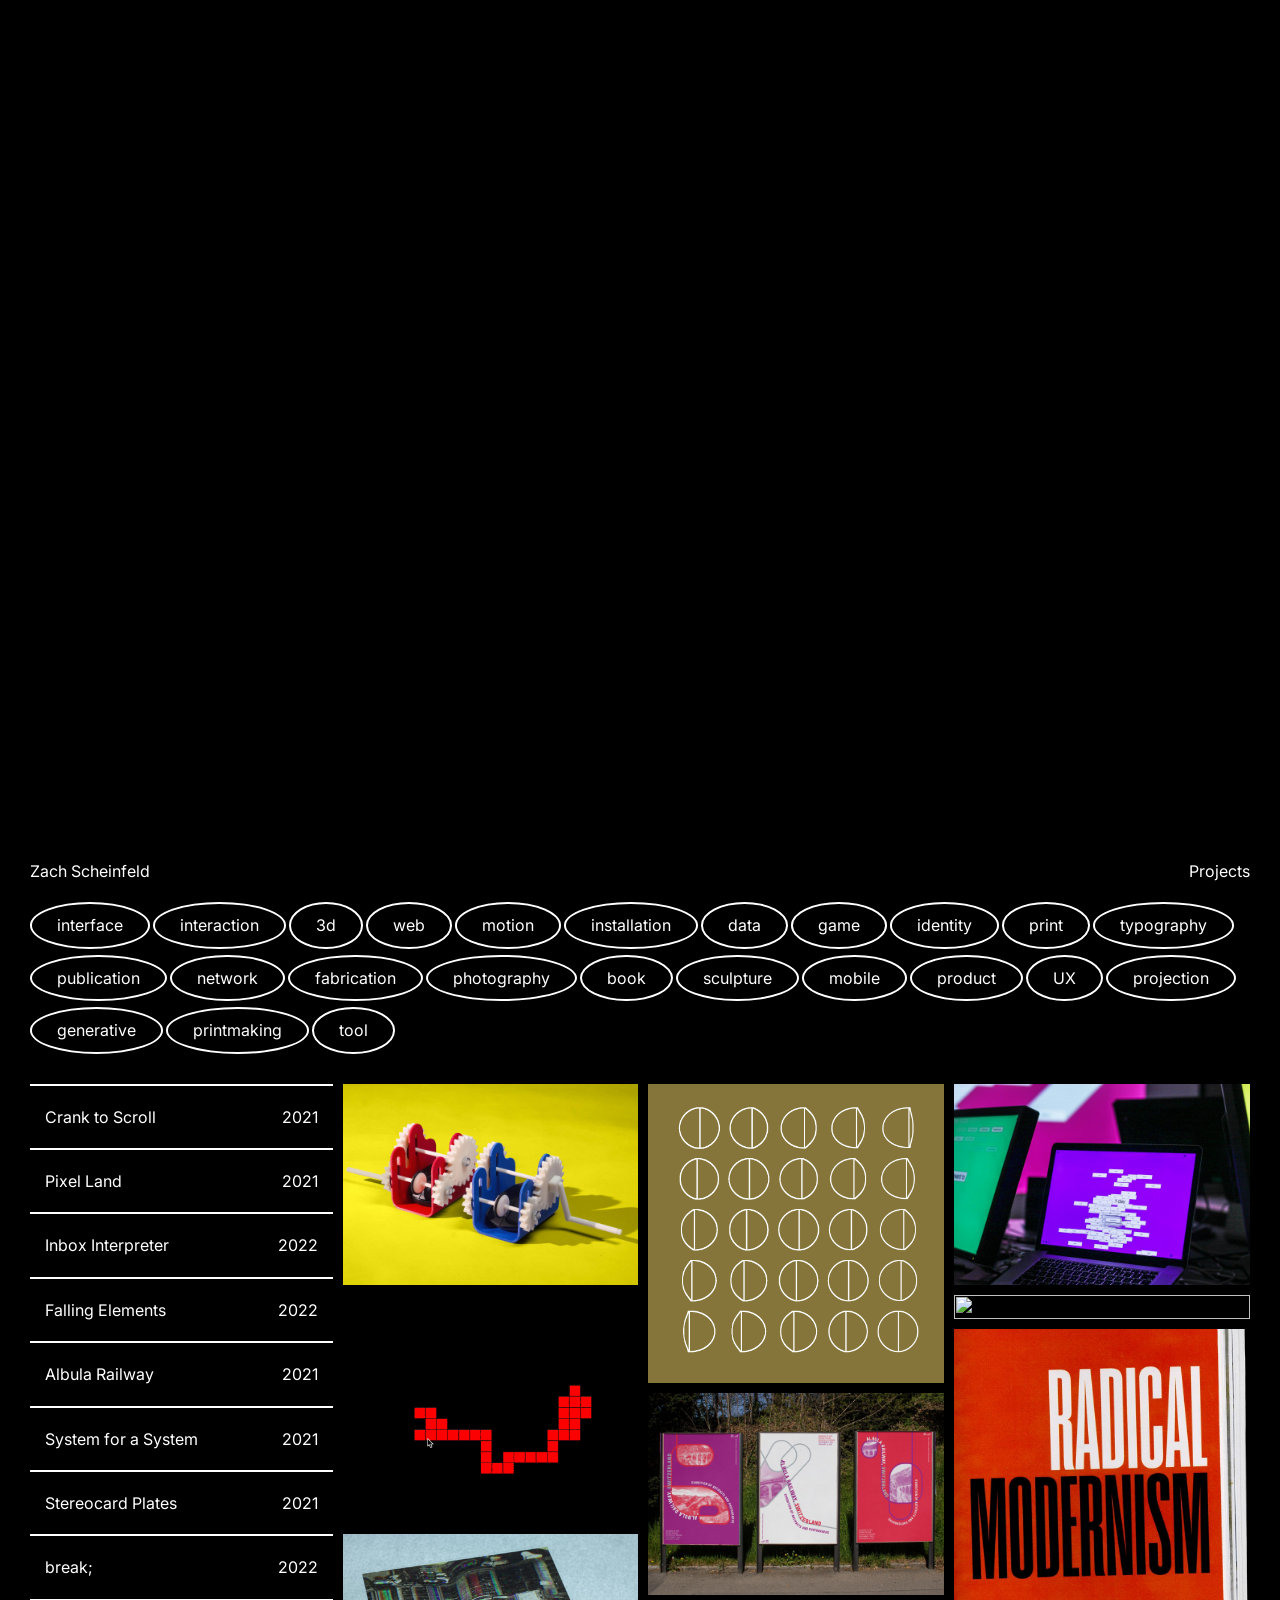
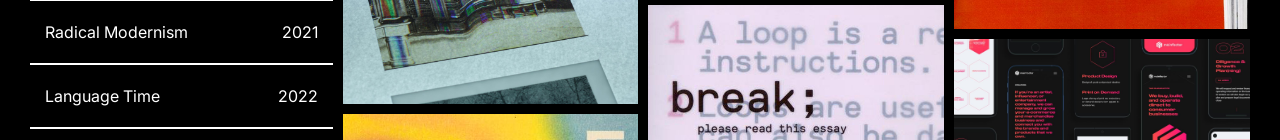
==== commit 5b127276: "copy" ====
--- a/index.html
+++ b/index.html
@@ -32,7 +32,7 @@
         <div class ="container">
             Zach Scheinfeld is a multidisciplinary designer, artist, and creative programmer from New Rochelle, NY. He's interested in pushing the boundaries of digital experiences and using the browser as a generative tool to build a more creative, fun, and thoughtful internet. In 2016, Zach earned his BA in Studio Art and Mathematics from Wesleyan University, and in 2023, graduated with an MFA in Graphic Design from RISD.<br><br>
 
-            Zach is currently working as a freelance designer in New York City and teaching Interaction Design at Parsons. He's worked with agencies like Studio Rodrigo, Prophet, and Work & Co. You can reach him at <a class ="alink" href="mailto:zscheinf@gmail.com">zscheinf@gmail.com</a>.
+            Zach is currently working as a designer at Pentagram for team Giorgia Lupi in New York City and teaching Interaction Design at Parsons. He's also worked with agencies like Studio Rodrigo, Prophet, and Work & Co. You can reach him at <a class ="alink" href="mailto:zscheinf@gmail.com">zscheinf@gmail.com</a>.
         </div>
     </div>
     <div class="bgspace"></div>
